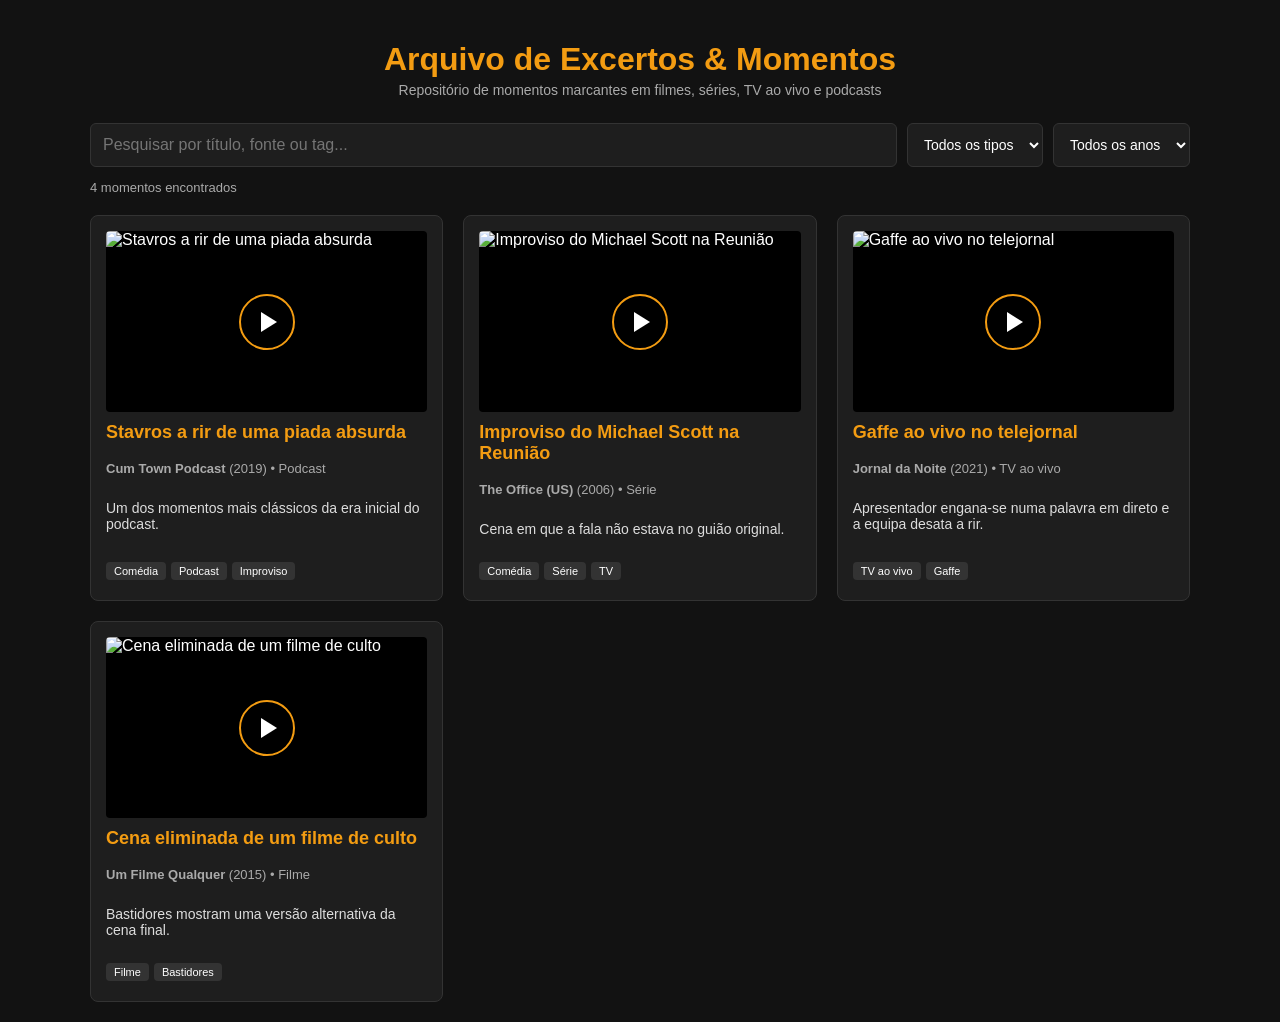
==== index.html @ fac8b58e "Add excerpts & moments archive site Static page that lists memorable moments from films, series, liv" ====
<!DOCTYPE html>
<html lang="pt">
<head>
  <meta charset="UTF-8">
  <meta name="viewport" content="width=device-width, initial-scale=1.0">
  <title>Arquivo de Excertos & Momentos</title>
  <style>
    :root {
      --bg: #121212;
      --bg-card: #1e1e1e;
      --border: #333;
      --accent: #f39c12;
      --text: #ffffff;
      --text-dim: #aaaaaa;
    }
    * { box-sizing: border-box; }
    body {
      font-family: Arial, sans-serif;
      background-color: var(--bg);
      color: var(--text);
      margin: 0;
      padding: 20px;
    }
    .container { max-width: 1100px; margin: 0 auto; }
    h1 { text-align: center; color: var(--accent); margin-bottom: 4px; }
    .subtitle { text-align: center; color: var(--text-dim); margin-top: 0; margin-bottom: 25px; font-size: 14px; }

    /* Controlos: pesquisa + filtros */
    .controls {
      display: flex;
      flex-wrap: wrap;
      gap: 10px;
      margin-bottom: 10px;
    }
    .search-box {
      flex: 1 1 260px;
      padding: 12px;
      font-size: 16px;
      border-radius: 6px;
      border: 1px solid var(--border);
      background-color: var(--bg-card);
      color: var(--text);
    }
    select {
      padding: 12px;
      font-size: 14px;
      border-radius: 6px;
      border: 1px solid var(--border);
      background-color: var(--bg-card);
      color: var(--text);
    }
    .result-count {
      color: var(--text-dim);
      font-size: 13px;
      margin-bottom: 20px;
    }

    /* Grelha de Cartões */
    .grid {
      display: grid;
      grid-template-columns: repeat(auto-fill, minmax(300px, 1fr));
      gap: 20px;
    }
    .card {
      background-color: var(--bg-card);
      border-radius: 8px;
      overflow: hidden;
      border: 1px solid var(--border);
      padding: 15px;
      display: flex;
      flex-direction: column;
    }
    .card h3 { margin-top: 0; color: var(--accent); font-size: 18px; }
    .card .meta { font-size: 13px; color: var(--text-dim); margin-bottom: 10px; }

    /* Video: lazy-load com thumbnail + botão play */
    .video-container {
      position: relative;
      padding-bottom: 56.25%;
      height: 0;
      overflow: hidden;
      margin-bottom: 10px;
      border-radius: 4px;
      background-color: #000;
      cursor: pointer;
    }
    .video-container iframe {
      position: absolute;
      top: 0; left: 0;
      width: 100%; height: 100%;
      border: 0;
    }
    .video-thumb {
      position: absolute;
      top: 0; left: 0;
      width: 100%; height: 100%;
      object-fit: cover;
    }
    .play-button {
      position: absolute;
      top: 50%; left: 50%;
      transform: translate(-50%, -50%);
      width: 56px; height: 56px;
      background: rgba(0,0,0,0.7);
      border: 2px solid var(--accent);
      border-radius: 50%;
      display: flex;
      align-items: center;
      justify-content: center;
      transition: background 0.15s ease;
    }
    .video-container:hover .play-button { background: var(--accent); }
    .play-button::after {
      content: "";
      border-style: solid;
      border-width: 10px 0 10px 16px;
      border-color: transparent transparent transparent #fff;
      margin-left: 4px;
    }

    .tags { margin-top: auto; padding-top: 10px; }
    .tag {
      display: inline-block;
      background: #333;
      padding: 3px 8px;
      border-radius: 4px;
      font-size: 11px;
      margin-right: 5px;
      margin-bottom: 5px;
    }
    .empty-state {
      grid-column: 1 / -1;
      text-align: center;
      color: var(--text-dim);
      padding: 40px 0;
    }
  </style>
</head>
<body>

<div class="container">
  <h1>Arquivo de Excertos & Momentos</h1>
  <p class="subtitle">Repositório de momentos marcantes em filmes, séries, TV ao vivo e podcasts</p>

  <div class="controls">
    <input type="text" id="searchInput" class="search-box" placeholder="Pesquisar por título, fonte ou tag...">
    <select id="tipoFilter">
      <option value="">Todos os tipos</option>
    </select>
    <select id="anoFilter">
      <option value="">Todos os anos</option>
    </select>
  </div>
  <p class="result-count" id="resultCount"></p>

  <div class="grid" id="momentsGrid"></div>
</div>

<script src="dados.js"></script>
<script>
  const grid = document.getElementById('momentsGrid');
  const searchInput = document.getElementById('searchInput');
  const tipoFilter = document.getElementById('tipoFilter');
  const anoFilter = document.getElementById('anoFilter');
  const resultCount = document.getElementById('resultCount');

  // Popula os dropdowns de filtro dinamicamente a partir dos dados
  function popularFiltros() {
    const tipos = [...new Set(momentosMedia.map(m => m.tipo))].sort();
    const anos = [...new Set(momentosMedia.map(m => m.ano))].sort((a, b) => b - a);

    tipos.forEach(tipo => {
      const opt = document.createElement('option');
      opt.value = tipo;
      opt.textContent = tipo;
      tipoFilter.appendChild(opt);
    });

    anos.forEach(ano => {
      const opt = document.createElement('option');
      opt.value = ano;
      opt.textContent = ano;
      anoFilter.appendChild(opt);
    });
  }

  // Carrega o iframe do YouTube só quando o utilizador clica (lazy-load)
  function carregarVideo(container, youtubeId, timestamp) {
    const embedUrl = `https://www.youtube.com/embed/${youtubeId}?start=${timestamp}&autoplay=1`;
    container.innerHTML = `<iframe src="${embedUrl}" allowfullscreen allow="autoplay"></iframe>`;
  }

  function renderizarMomentos(lista) {
    grid.innerHTML = '';
    resultCount.textContent = `${lista.length} momento${lista.length === 1 ? '' : 's'} encontrado${lista.length === 1 ? '' : 's'}`;

    if (lista.length === 0) {
      grid.innerHTML = '<p class="empty-state">Nenhum momento encontrado com estes filtros.</p>';
      return;
    }

    lista.forEach(item => {
      const thumbUrl = `https://img.youtube.com/vi/${item.youtubeId}/hqdefault.jpg`;

      const card = document.createElement('div');
      card.className = 'card';
      card.innerHTML = `
        <div class="video-container" data-youtube="${item.youtubeId}" data-timestamp="${item.timestamp}">
          <img class="video-thumb" src="${thumbUrl}" alt="${item.titulo}" loading="lazy">
          <div class="play-button"></div>
        </div>
        <h3>${item.titulo}</h3>
        <div class="meta"><strong>${item.fonte}</strong> (${item.ano}) • ${item.tipo}</div>
        <p style="font-size: 14px; color: #ddd;">${item.descricao}</p>
        <div class="tags">
          ${item.tags.map(tag => `<span class="tag">${tag}</span>`).join('')}
        </div>
      `;

      const videoContainer = card.querySelector('.video-container');
      videoContainer.addEventListener('click', () => {
        carregarVideo(videoContainer, item.youtubeId, item.timestamp);
      }, { once: true });

      grid.appendChild(card);
    });
  }

  function aplicarFiltros() {
    const termo = searchInput.value.toLowerCase();
    const tipoSelecionado = tipoFilter.value;
    const anoSelecionado = anoFilter.value;

    const filtrados = momentosMedia.filter(item => {
      const correspondeTexto =
        item.titulo.toLowerCase().includes(termo) ||
        item.fonte.toLowerCase().includes(termo) ||
        item.tags.some(tag => tag.toLowerCase().includes(termo));
      const correspondeTipo = !tipoSelecionado || item.tipo === tipoSelecionado;
      const correspondeAno = !anoSelecionado || String(item.ano) === anoSelecionado;
      return correspondeTexto && correspondeTipo && correspondeAno;
    });

    renderizarMomentos(filtrados);
  }

  searchInput.addEventListener('input', aplicarFiltros);
  tipoFilter.addEventListener('change', aplicarFiltros);
  anoFilter.addEventListener('change', aplicarFiltros);

  popularFiltros();
  renderizarMomentos(momentosMedia);
</script>

</body>
</html>
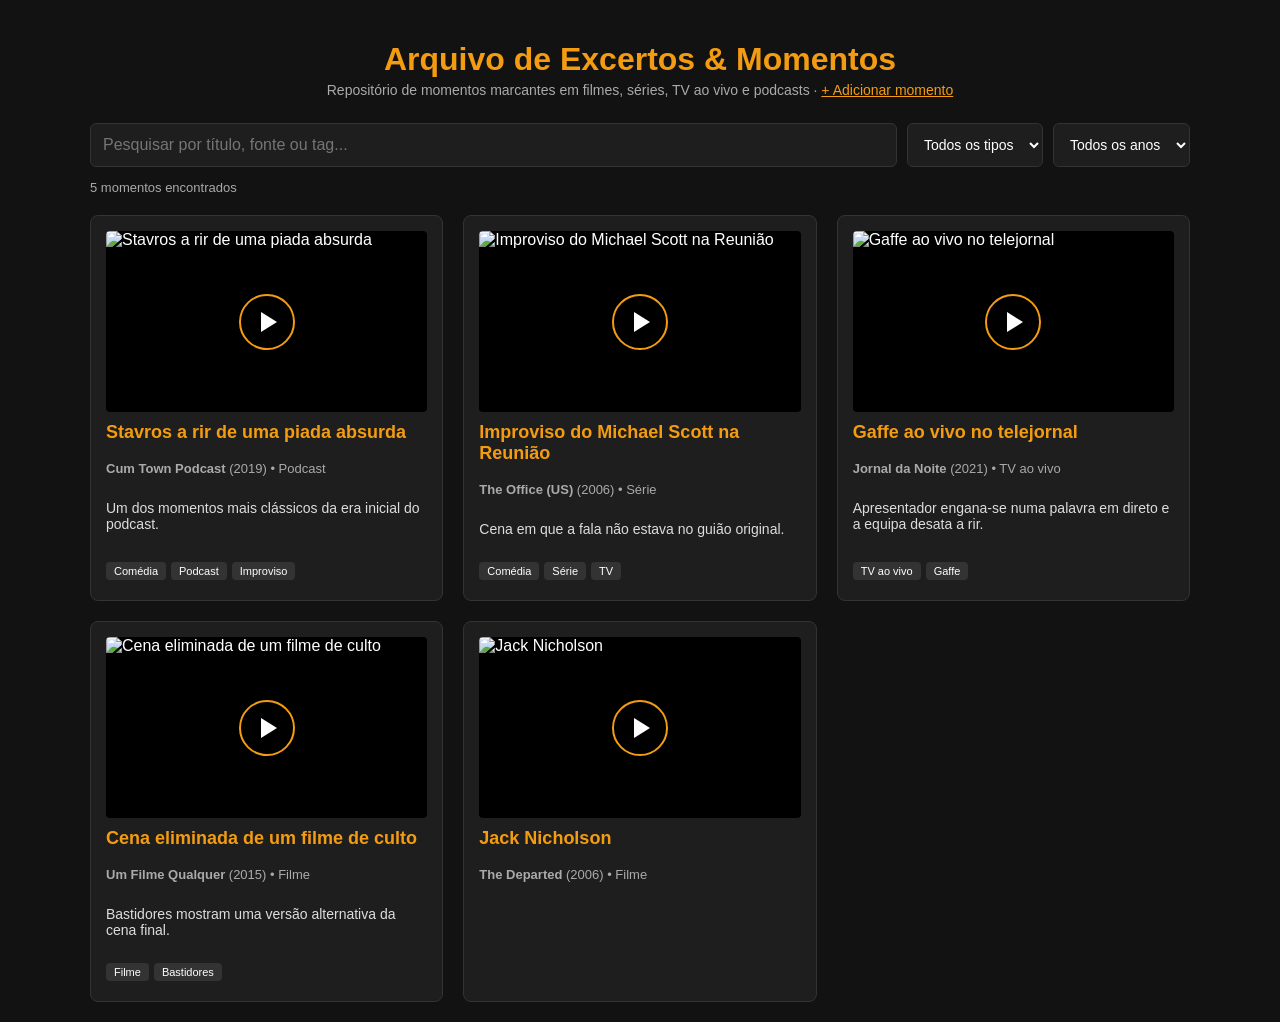
==== commit 29fa9de7: "Add form to add moments without editing code Adds adicionar.html, which writes new moments straight " ====
--- a/index.html
+++ b/index.html
@@ -140,7 +140,7 @@
 
 <div class="container">
   <h1>Arquivo de Excertos & Momentos</h1>
-  <p class="subtitle">Repositório de momentos marcantes em filmes, séries, TV ao vivo e podcasts</p>
+  <p class="subtitle">Repositório de momentos marcantes em filmes, séries, TV ao vivo e podcasts · <a href="adicionar.html" style="color: var(--accent);">+ Adicionar momento</a></p>
 
   <div class="controls">
     <input type="text" id="searchInput" class="search-box" placeholder="Pesquisar por título, fonte ou tag...">
@@ -164,6 +164,12 @@
   const anoFilter = document.getElementById('anoFilter');
   const resultCount = document.getElementById('resultCount');
 
+  function escapar(texto) {
+    return String(texto).replace(/[&<>"']/g, c => ({
+      '&': '&amp;', '<': '&lt;', '>': '&gt;', '"': '&quot;', "'": '&#39;'
+    }[c]));
+  }
+
   // Popula os dropdowns de filtro dinamicamente a partir dos dados
   function popularFiltros() {
     const tipos = [...new Set(momentosMedia.map(m => m.tipo))].sort();
@@ -206,14 +212,14 @@
       card.className = 'card';
       card.innerHTML = `
         <div class="video-container" data-youtube="${item.youtubeId}" data-timestamp="${item.timestamp}">
-          <img class="video-thumb" src="${thumbUrl}" alt="${item.titulo}" loading="lazy">
+          <img class="video-thumb" src="${thumbUrl}" alt="${escapar(item.titulo)}" loading="lazy">
           <div class="play-button"></div>
         </div>
-        <h3>${item.titulo}</h3>
-        <div class="meta"><strong>${item.fonte}</strong> (${item.ano}) • ${item.tipo}</div>
-        <p style="font-size: 14px; color: #ddd;">${item.descricao}</p>
+        <h3>${escapar(item.titulo)}</h3>
+        <div class="meta"><strong>${escapar(item.fonte)}</strong> (${escapar(item.ano)}) • ${escapar(item.tipo)}</div>
+        <p style="font-size: 14px; color: #ddd;">${escapar(item.descricao)}</p>
         <div class="tags">
-          ${item.tags.map(tag => `<span class="tag">${tag}</span>`).join('')}
+          ${item.tags.map(tag => `<span class="tag">${escapar(tag)}</span>`).join('')}
         </div>
       `;
 
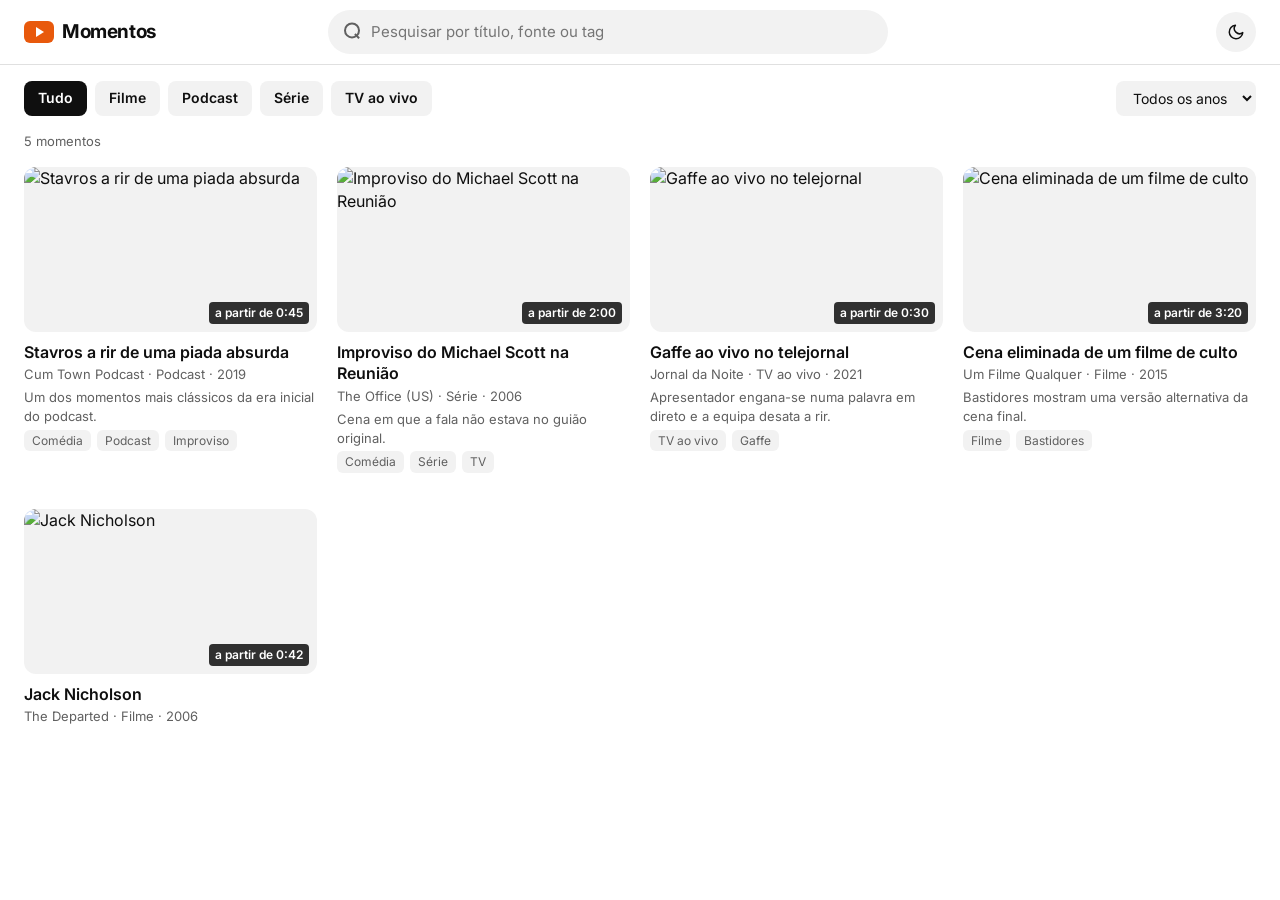
==== commit f2973fe2: "Redesign site with a clean, modern look and local-only add button Adds shared estilo.css (light/dark" ====
--- a/index.html
+++ b/index.html
@@ -3,166 +3,175 @@
 <head>
   <meta charset="UTF-8">
   <meta name="viewport" content="width=device-width, initial-scale=1.0">
-  <title>Arquivo de Excertos & Momentos</title>
+  <title>Arquivo de Momentos</title>
+  <link rel="preconnect" href="https://fonts.googleapis.com">
+  <link href="https://fonts.googleapis.com/css2?family=Inter:wght@400;600;700&display=swap" rel="stylesheet">
+  <link rel="stylesheet" href="estilo.css">
+  <script src="tema.js"></script>
   <style>
-    :root {
-      --bg: #121212;
-      --bg-card: #1e1e1e;
-      --border: #333;
-      --accent: #f39c12;
-      --text: #ffffff;
-      --text-dim: #aaaaaa;
-    }
-    * { box-sizing: border-box; }
-    body {
-      font-family: Arial, sans-serif;
-      background-color: var(--bg);
+    /* Pesquisa na barra do topo */
+    .pesquisa {
+      flex: 1 1 auto;
+      min-width: 0;
+      max-width: 560px;
+      margin: 0 auto;
+      position: relative;
+    }
+    .pesquisa input {
+      width: 100%;
+      border-radius: 999px;
+      padding-left: 42px;
+      background: var(--bg-elevado);
+      border-color: transparent;
+    }
+    .pesquisa input:focus { background: var(--bg); }
+    .pesquisa::before {
+      content: "";
+      position: absolute;
+      left: 16px;
+      top: 50%;
+      width: 12px;
+      height: 12px;
+      border: 2px solid var(--text-dim);
+      border-radius: 50%;
+      transform: translateY(-60%);
+      pointer-events: none;
+    }
+    .pesquisa::after {
+      content: "";
+      position: absolute;
+      left: 28px;
+      top: 50%;
+      width: 2px;
+      height: 6px;
+      background: var(--text-dim);
+      transform: translateY(20%) rotate(-45deg);
+      pointer-events: none;
+    }
+
+    /* Filtros: botões por tipo + ano */
+    .filtros {
+      display: flex;
+      align-items: center;
+      gap: 8px;
+      padding: 16px 0;
+      overflow-x: auto;
+      scrollbar-width: none;
+    }
+    .filtros::-webkit-scrollbar { display: none; }
+    .chip {
+      flex: none;
+      padding: 7px 14px;
+      font: inherit;
+      font-size: 14px;
+      font-weight: 600;
+      border: none;
+      border-radius: 8px;
+      background: var(--bg-elevado);
       color: var(--text);
-      margin: 0;
-      padding: 20px;
-    }
-    .container { max-width: 1100px; margin: 0 auto; }
-    h1 { text-align: center; color: var(--accent); margin-bottom: 4px; }
-    .subtitle { text-align: center; color: var(--text-dim); margin-top: 0; margin-bottom: 25px; font-size: 14px; }
-
-    /* Controlos: pesquisa + filtros */
-    .controls {
-      display: flex;
-      flex-wrap: wrap;
-      gap: 10px;
-      margin-bottom: 10px;
-    }
-    .search-box {
-      flex: 1 1 260px;
-      padding: 12px;
-      font-size: 16px;
-      border-radius: 6px;
-      border: 1px solid var(--border);
-      background-color: var(--bg-card);
-      color: var(--text);
-    }
-    select {
-      padding: 12px;
+      cursor: pointer;
+      transition: background 0.15s ease;
+    }
+    .chip:hover { background: var(--bg-hover); }
+    .chip.ativo { background: var(--text); color: var(--bg); }
+    #anoFilter {
+      flex: none;
+      margin-left: auto;
+      padding: 7px 12px;
       font-size: 14px;
-      border-radius: 6px;
-      border: 1px solid var(--border);
-      background-color: var(--bg-card);
-      color: var(--text);
-    }
+      border-radius: 8px;
+      background: var(--bg-elevado);
+      border-color: transparent;
+    }
+
     .result-count {
       color: var(--text-dim);
       font-size: 13px;
-      margin-bottom: 20px;
-    }
-
-    /* Grelha de Cartões */
+      margin: 0 0 16px;
+    }
+
+    /* Grelha de cartões */
     .grid {
       display: grid;
-      grid-template-columns: repeat(auto-fill, minmax(300px, 1fr));
-      gap: 20px;
-    }
-    .card {
-      background-color: var(--bg-card);
-      border-radius: 8px;
-      overflow: hidden;
-      border: 1px solid var(--border);
-      padding: 15px;
-      display: flex;
-      flex-direction: column;
-    }
-    .card h3 { margin-top: 0; color: var(--accent); font-size: 18px; }
-    .card .meta { font-size: 13px; color: var(--text-dim); margin-bottom: 10px; }
-
-    /* Video: lazy-load com thumbnail + botão play */
-    .video-container {
-      position: relative;
-      padding-bottom: 56.25%;
-      height: 0;
-      overflow: hidden;
-      margin-bottom: 10px;
-      border-radius: 4px;
-      background-color: #000;
-      cursor: pointer;
-    }
-    .video-container iframe {
+      grid-template-columns: repeat(auto-fill, minmax(280px, 1fr));
+      gap: 36px 20px;
+      padding-bottom: 48px;
+    }
+    .card .thumb-wrap { cursor: pointer; }
+    .card .thumb-wrap img { transition: transform 0.3s ease; }
+    .card:hover .thumb-wrap img { transform: scale(1.04); }
+    .play {
       position: absolute;
-      top: 0; left: 0;
-      width: 100%; height: 100%;
-      border: 0;
-    }
-    .video-thumb {
-      position: absolute;
-      top: 0; left: 0;
-      width: 100%; height: 100%;
-      object-fit: cover;
-    }
-    .play-button {
-      position: absolute;
-      top: 50%; left: 50%;
-      transform: translate(-50%, -50%);
-      width: 56px; height: 56px;
-      background: rgba(0,0,0,0.7);
-      border: 2px solid var(--accent);
+      inset: 0;
+      display: grid;
+      place-items: center;
+      background: rgba(0, 0, 0, 0.25);
+      opacity: 0;
+      transition: opacity 0.2s ease;
+    }
+    .card:hover .play { opacity: 1; }
+    .play::after {
+      content: "";
+      width: 56px;
+      height: 56px;
       border-radius: 50%;
-      display: flex;
-      align-items: center;
-      justify-content: center;
-      transition: background 0.15s ease;
-    }
-    .video-container:hover .play-button { background: var(--accent); }
-    .play-button::after {
-      content: "";
-      border-style: solid;
-      border-width: 10px 0 10px 16px;
-      border-color: transparent transparent transparent #fff;
-      margin-left: 4px;
-    }
-
-    .tags { margin-top: auto; padding-top: 10px; }
-    .tag {
-      display: inline-block;
-      background: #333;
-      padding: 3px 8px;
-      border-radius: 4px;
-      font-size: 11px;
-      margin-right: 5px;
-      margin-bottom: 5px;
-    }
+      background: rgba(0, 0, 0, 0.7) no-repeat center / 20px
+        url("data:image/svg+xml,%3Csvg xmlns='http://www.w3.org/2000/svg' viewBox='0 0 20 20'%3E%3Cpath d='M5 2l13 8-13 8z' fill='white'/%3E%3C/svg%3E");
+    }
+
     .empty-state {
       grid-column: 1 / -1;
       text-align: center;
       color: var(--text-dim);
-      padding: 40px 0;
+      padding: 60px 0;
+    }
+
+    @media (max-width: 600px) {
+      .logo-texto { display: none; }
     }
   </style>
 </head>
 <body>
 
-<div class="container">
-  <h1>Arquivo de Excertos & Momentos</h1>
-  <p class="subtitle">Repositório de momentos marcantes em filmes, séries, TV ao vivo e podcasts · <a href="adicionar.html" style="color: var(--accent);">+ Adicionar momento</a></p>
-
-  <div class="controls">
-    <input type="text" id="searchInput" class="search-box" placeholder="Pesquisar por título, fonte ou tag...">
-    <select id="tipoFilter">
-      <option value="">Todos os tipos</option>
-    </select>
-    <select id="anoFilter">
+<header class="topo">
+  <div class="container">
+    <a class="logo" href="index.html">
+      <span class="logo-icone"></span>
+      <span class="logo-texto">Momentos</span>
+    </a>
+    <div class="pesquisa">
+      <input type="search" id="searchInput" placeholder="Pesquisar por título, fonte ou tag" aria-label="Pesquisar">
+    </div>
+    <div class="topo-acoes">
+      <button class="botao secundario botao-icone" id="btnTema" type="button"></button>
+      <a class="botao" href="adicionar.html" id="btnAdicionar" hidden>+ <span class="esconder-telemovel">Adicionar</span></a>
+    </div>
+  </div>
+</header>
+
+<main class="container">
+  <div class="filtros" id="filtros">
+    <select id="anoFilter" aria-label="Filtrar por ano">
       <option value="">Todos os anos</option>
     </select>
   </div>
   <p class="result-count" id="resultCount"></p>
 
   <div class="grid" id="momentsGrid"></div>
-</div>
+</main>
 
 <script src="dados.js"></script>
 <script>
   const grid = document.getElementById('momentsGrid');
   const searchInput = document.getElementById('searchInput');
-  const tipoFilter = document.getElementById('tipoFilter');
+  const filtros = document.getElementById('filtros');
   const anoFilter = document.getElementById('anoFilter');
   const resultCount = document.getElementById('resultCount');
+  let tipoSelecionado = '';
+
+  // O botão "Adicionar" só aparece no computador do dono (ficheiros locais), não no site online
+  const noMeuComputador = location.protocol === 'file:' || ['localhost', '127.0.0.1'].includes(location.hostname);
+  if (noMeuComputador) document.getElementById('btnAdicionar').hidden = false;
 
   function escapar(texto) {
     return String(texto).replace(/[&<>"']/g, c => ({
@@ -170,16 +179,28 @@
     }[c]));
   }
 
-  // Popula os dropdowns de filtro dinamicamente a partir dos dados
+  function formatarTempo(segundos) {
+    const min = Math.floor(segundos / 60);
+    const seg = String(segundos % 60).padStart(2, '0');
+    return `${min}:${seg}`;
+  }
+
+  // Cria os botões de tipo e o menu de anos a partir dos dados
   function popularFiltros() {
     const tipos = [...new Set(momentosMedia.map(m => m.tipo))].sort();
     const anos = [...new Set(momentosMedia.map(m => m.ano))].sort((a, b) => b - a);
 
-    tipos.forEach(tipo => {
-      const opt = document.createElement('option');
-      opt.value = tipo;
-      opt.textContent = tipo;
-      tipoFilter.appendChild(opt);
+    ['', ...tipos].forEach(tipo => {
+      const chip = document.createElement('button');
+      chip.type = 'button';
+      chip.className = 'chip' + (tipo === '' ? ' ativo' : '');
+      chip.textContent = tipo || 'Tudo';
+      chip.addEventListener('click', () => {
+        tipoSelecionado = tipo;
+        filtros.querySelectorAll('.chip').forEach(c => c.classList.toggle('ativo', c === chip));
+        aplicarFiltros();
+      });
+      filtros.insertBefore(chip, anoFilter);
     });
 
     anos.forEach(ano => {
@@ -190,7 +211,7 @@
     });
   }
 
-  // Carrega o iframe do YouTube só quando o utilizador clica (lazy-load)
+  // Carrega o vídeo do YouTube só quando se clica (lazy-load)
   function carregarVideo(container, youtubeId, timestamp) {
     const embedUrl = `https://www.youtube.com/embed/${youtubeId}?start=${timestamp}&autoplay=1`;
     container.innerHTML = `<iframe src="${embedUrl}" allowfullscreen allow="autoplay"></iframe>`;
@@ -198,7 +219,7 @@
 
   function renderizarMomentos(lista) {
     grid.innerHTML = '';
-    resultCount.textContent = `${lista.length} momento${lista.length === 1 ? '' : 's'} encontrado${lista.length === 1 ? '' : 's'}`;
+    resultCount.textContent = `${lista.length} momento${lista.length === 1 ? '' : 's'}`;
 
     if (lista.length === 0) {
       grid.innerHTML = '<p class="empty-state">Nenhum momento encontrado com estes filtros.</p>';
@@ -207,25 +228,27 @@
 
     lista.forEach(item => {
       const thumbUrl = `https://img.youtube.com/vi/${item.youtubeId}/hqdefault.jpg`;
-
-      const card = document.createElement('div');
+      const tempo = item.timestamp ? `<span class="tempo">a partir de ${formatarTempo(item.timestamp)}</span>` : '';
+
+      const card = document.createElement('article');
       card.className = 'card';
       card.innerHTML = `
-        <div class="video-container" data-youtube="${item.youtubeId}" data-timestamp="${item.timestamp}">
-          <img class="video-thumb" src="${thumbUrl}" alt="${escapar(item.titulo)}" loading="lazy">
-          <div class="play-button"></div>
+        <div class="thumb-wrap">
+          <img src="${thumbUrl}" alt="${escapar(item.titulo)}" loading="lazy">
+          <div class="play"></div>
+          ${tempo}
         </div>
-        <h3>${escapar(item.titulo)}</h3>
-        <div class="meta"><strong>${escapar(item.fonte)}</strong> (${escapar(item.ano)}) • ${escapar(item.tipo)}</div>
-        <p style="font-size: 14px; color: #ddd;">${escapar(item.descricao)}</p>
-        <div class="tags">
-          ${item.tags.map(tag => `<span class="tag">${escapar(tag)}</span>`).join('')}
+        <div>
+          <h3>${escapar(item.titulo)}</h3>
+          <div class="meta">${escapar(item.fonte)} · ${escapar(item.tipo)} · ${escapar(item.ano)}</div>
+          ${item.descricao ? `<p class="descricao">${escapar(item.descricao)}</p>` : ''}
+          ${item.tags.length ? `<div class="tags">${item.tags.map(tag => `<span class="tag">${escapar(tag)}</span>`).join('')}</div>` : ''}
         </div>
       `;
 
-      const videoContainer = card.querySelector('.video-container');
-      videoContainer.addEventListener('click', () => {
-        carregarVideo(videoContainer, item.youtubeId, item.timestamp);
+      const thumb = card.querySelector('.thumb-wrap');
+      thumb.addEventListener('click', () => {
+        carregarVideo(thumb, item.youtubeId, item.timestamp);
       }, { once: true });
 
       grid.appendChild(card);
@@ -234,7 +257,6 @@
 
   function aplicarFiltros() {
     const termo = searchInput.value.toLowerCase();
-    const tipoSelecionado = tipoFilter.value;
     const anoSelecionado = anoFilter.value;
 
     const filtrados = momentosMedia.filter(item => {
@@ -251,7 +273,6 @@
   }
 
   searchInput.addEventListener('input', aplicarFiltros);
-  tipoFilter.addEventListener('change', aplicarFiltros);
   anoFilter.addEventListener('change', aplicarFiltros);
 
   popularFiltros();
--- a/estilo.css
+++ b/estilo.css
@@ -0,0 +1,229 @@
+/* Estilo partilhado pelas duas páginas (index.html e adicionar.html) */
+
+/* Cores do modo claro */
+:root {
+  --bg: #ffffff;
+  --bg-elevado: #f2f2f2;
+  --bg-hover: #e5e5e5;
+  --border: #e0e0e0;
+  --text: #0f0f0f;
+  --text-dim: #606060;
+  --accent: #e8590c;
+  --accent-text: #ffffff;
+  --ok: #2b8a3e;
+  --erro: #c92a2a;
+  --sombra: 0 4px 16px rgba(0, 0, 0, 0.08);
+  color-scheme: light;
+}
+
+/* Cores do modo escuro (automático, a seguir o computador) */
+@media (prefers-color-scheme: dark) {
+  :root:not([data-theme="light"]) {
+    --bg: #0f0f0f;
+    --bg-elevado: #212121;
+    --bg-hover: #303030;
+    --border: #2e2e2e;
+    --text: #f1f1f1;
+    --text-dim: #aaaaaa;
+    --accent: #ff8a3d;
+    --accent-text: #0f0f0f;
+    --ok: #69db7c;
+    --erro: #ff6b6b;
+    --sombra: 0 4px 16px rgba(0, 0, 0, 0.4);
+    color-scheme: dark;
+  }
+}
+
+/* Modo escuro escolhido no botão */
+:root[data-theme="dark"] {
+  --bg: #0f0f0f;
+  --bg-elevado: #212121;
+  --bg-hover: #303030;
+  --border: #2e2e2e;
+  --text: #f1f1f1;
+  --text-dim: #aaaaaa;
+  --accent: #ff8a3d;
+  --accent-text: #0f0f0f;
+  --ok: #69db7c;
+  --erro: #ff6b6b;
+  --sombra: 0 4px 16px rgba(0, 0, 0, 0.4);
+  color-scheme: dark;
+}
+
+* { box-sizing: border-box; }
+[hidden] { display: none !important; }
+
+body {
+  margin: 0;
+  font-family: "Inter", system-ui, -apple-system, "Segoe UI", Roboto, sans-serif;
+  background-color: var(--bg);
+  color: var(--text);
+  line-height: 1.45;
+  -webkit-font-smoothing: antialiased;
+}
+
+a { color: inherit; }
+
+.container {
+  max-width: 1280px;
+  margin: 0 auto;
+  padding: 0 24px;
+}
+
+/* Barra do topo */
+.topo {
+  position: sticky;
+  top: 0;
+  z-index: 10;
+  background: color-mix(in srgb, var(--bg) 88%, transparent);
+  backdrop-filter: blur(12px);
+  border-bottom: 1px solid var(--border);
+}
+.topo .container {
+  display: flex;
+  align-items: center;
+  gap: 16px;
+  height: 64px;
+}
+.logo {
+  display: flex;
+  align-items: center;
+  gap: 8px;
+  font-weight: 700;
+  font-size: 19px;
+  letter-spacing: -0.02em;
+  text-decoration: none;
+  white-space: nowrap;
+}
+.logo-icone {
+  width: 30px;
+  height: 22px;
+  border-radius: 6px;
+  background: var(--accent);
+  display: grid;
+  place-items: center;
+}
+.logo-icone::after {
+  content: "";
+  border-style: solid;
+  border-width: 5px 0 5px 8px;
+  border-color: transparent transparent transparent var(--accent-text);
+  margin-left: 2px;
+}
+.topo-acoes {
+  margin-left: auto;
+  display: flex;
+  align-items: center;
+  gap: 8px;
+}
+
+/* Botões */
+.botao {
+  display: inline-flex;
+  align-items: center;
+  gap: 6px;
+  padding: 9px 16px;
+  font: inherit;
+  font-size: 14px;
+  font-weight: 600;
+  border: none;
+  border-radius: 999px;
+  background: var(--accent);
+  color: var(--accent-text);
+  text-decoration: none;
+  cursor: pointer;
+  white-space: nowrap;
+  transition: filter 0.15s ease;
+}
+.botao:hover { filter: brightness(1.08); }
+.botao.secundario {
+  background: var(--bg-elevado);
+  color: var(--text);
+}
+.botao.secundario:hover { background: var(--bg-hover); filter: none; }
+.botao-icone {
+  width: 40px;
+  height: 40px;
+  padding: 0;
+  justify-content: center;
+  font-size: 18px;
+}
+
+/* Campos de texto */
+input, textarea, select {
+  font: inherit;
+  font-size: 15px;
+  color: var(--text);
+  background: var(--bg);
+  border: 1px solid var(--border);
+  border-radius: 10px;
+  padding: 10px 14px;
+}
+input:focus, textarea:focus, select:focus {
+  outline: none;
+  border-color: var(--accent);
+  box-shadow: 0 0 0 3px color-mix(in srgb, var(--accent) 25%, transparent);
+}
+
+/* Cartão de um momento */
+.card { display: flex; flex-direction: column; gap: 10px; }
+.thumb-wrap {
+  position: relative;
+  aspect-ratio: 16 / 9;
+  border-radius: 12px;
+  overflow: hidden;
+  background: var(--bg-elevado);
+}
+.thumb-wrap img, .thumb-wrap iframe {
+  position: absolute;
+  inset: 0;
+  width: 100%;
+  height: 100%;
+  object-fit: cover;
+  border: 0;
+}
+.tempo {
+  position: absolute;
+  right: 8px;
+  bottom: 8px;
+  padding: 2px 6px;
+  border-radius: 4px;
+  background: rgba(0, 0, 0, 0.8);
+  color: #fff;
+  font-size: 12px;
+  font-weight: 600;
+}
+.card h3 {
+  margin: 0;
+  font-size: 16px;
+  font-weight: 600;
+  line-height: 1.35;
+  display: -webkit-box;
+  -webkit-line-clamp: 2;
+  -webkit-box-orient: vertical;
+  overflow: hidden;
+}
+.card .meta { font-size: 13px; color: var(--text-dim); margin-top: 2px; }
+.card .descricao {
+  margin: 4px 0 0;
+  font-size: 13px;
+  color: var(--text-dim);
+  display: -webkit-box;
+  -webkit-line-clamp: 2;
+  -webkit-box-orient: vertical;
+  overflow: hidden;
+}
+.tags { display: flex; flex-wrap: wrap; gap: 6px; margin-top: 4px; }
+.tag {
+  font-size: 12px;
+  color: var(--text-dim);
+  background: var(--bg-elevado);
+  padding: 2px 8px;
+  border-radius: 6px;
+}
+
+@media (max-width: 600px) {
+  .container { padding: 0 16px; }
+  .topo .container { gap: 10px; }
+  .esconder-telemovel { display: none; }
+}
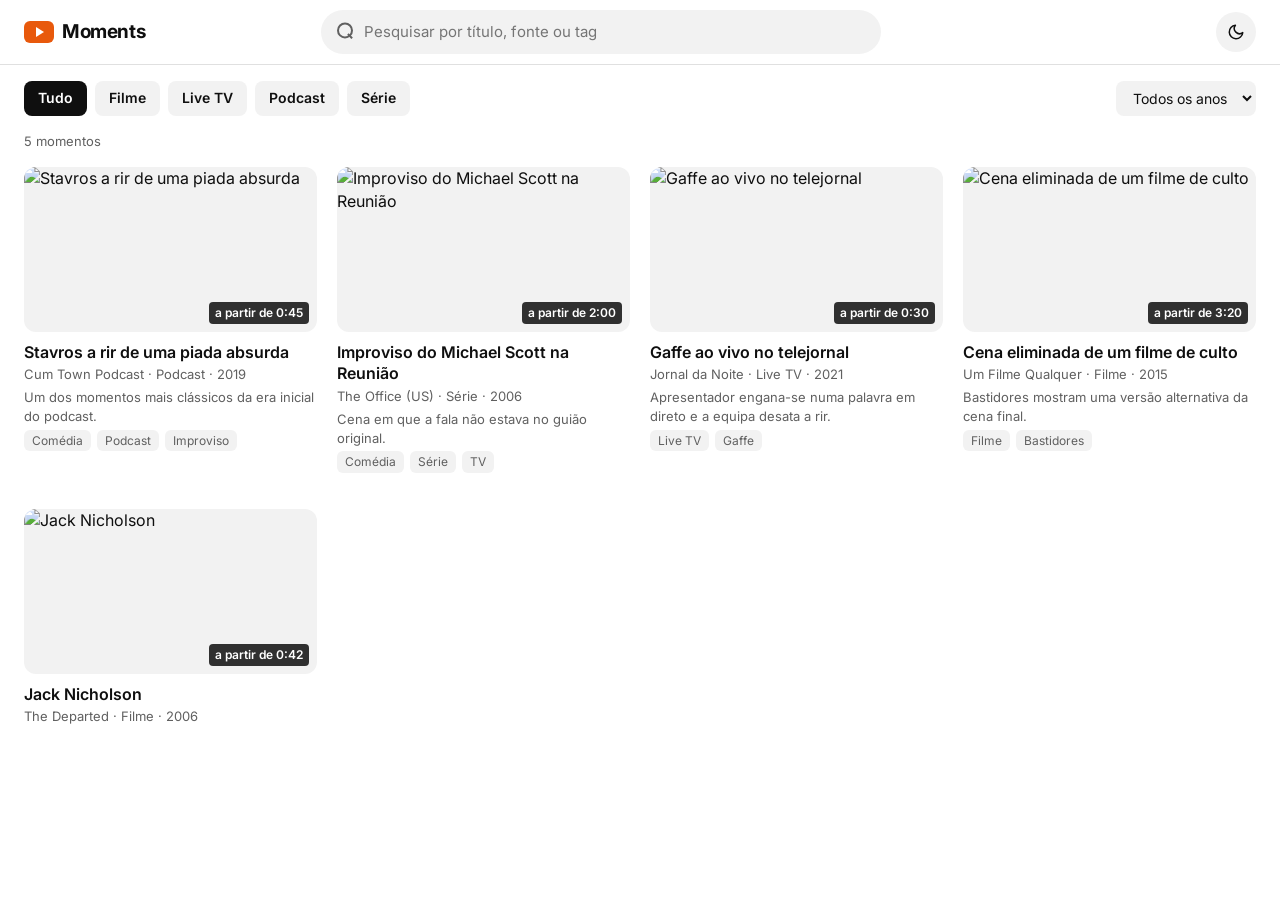
==== commit 2ecbe030: "Rename site title to Moments and TV ao vivo type to Live TV Co-Authored-By: Claude Opus 5.5 <noreply" ====
--- a/index.html
+++ b/index.html
@@ -3,7 +3,7 @@
 <head>
   <meta charset="UTF-8">
   <meta name="viewport" content="width=device-width, initial-scale=1.0">
-  <title>Arquivo de Momentos</title>
+  <title>Moments</title>
   <link rel="preconnect" href="https://fonts.googleapis.com">
   <link href="https://fonts.googleapis.com/css2?family=Inter:wght@400;600;700&display=swap" rel="stylesheet">
   <link rel="stylesheet" href="estilo.css">
@@ -137,7 +137,7 @@
   <div class="container">
     <a class="logo" href="index.html">
       <span class="logo-icone"></span>
-      <span class="logo-texto">Momentos</span>
+      <span class="logo-texto">Moments</span>
     </a>
     <div class="pesquisa">
       <input type="search" id="searchInput" placeholder="Pesquisar por título, fonte ou tag" aria-label="Pesquisar">
